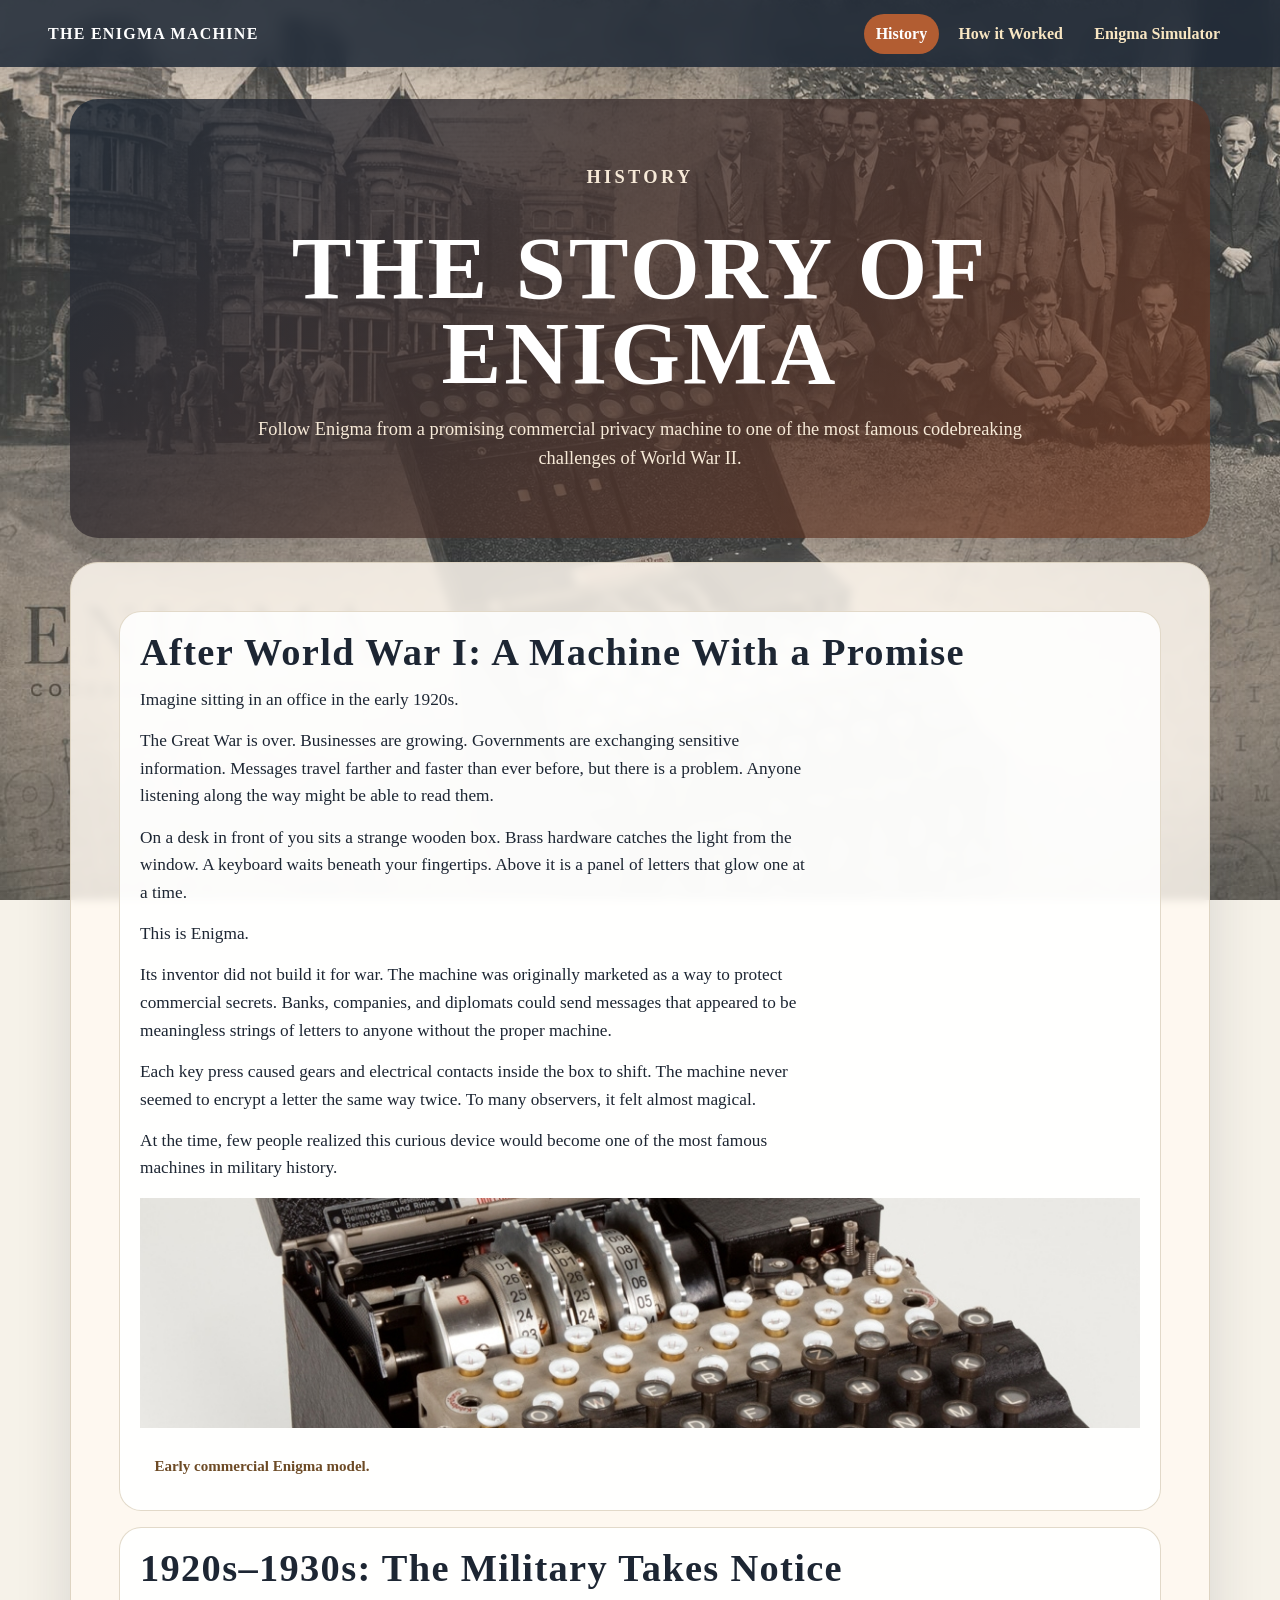
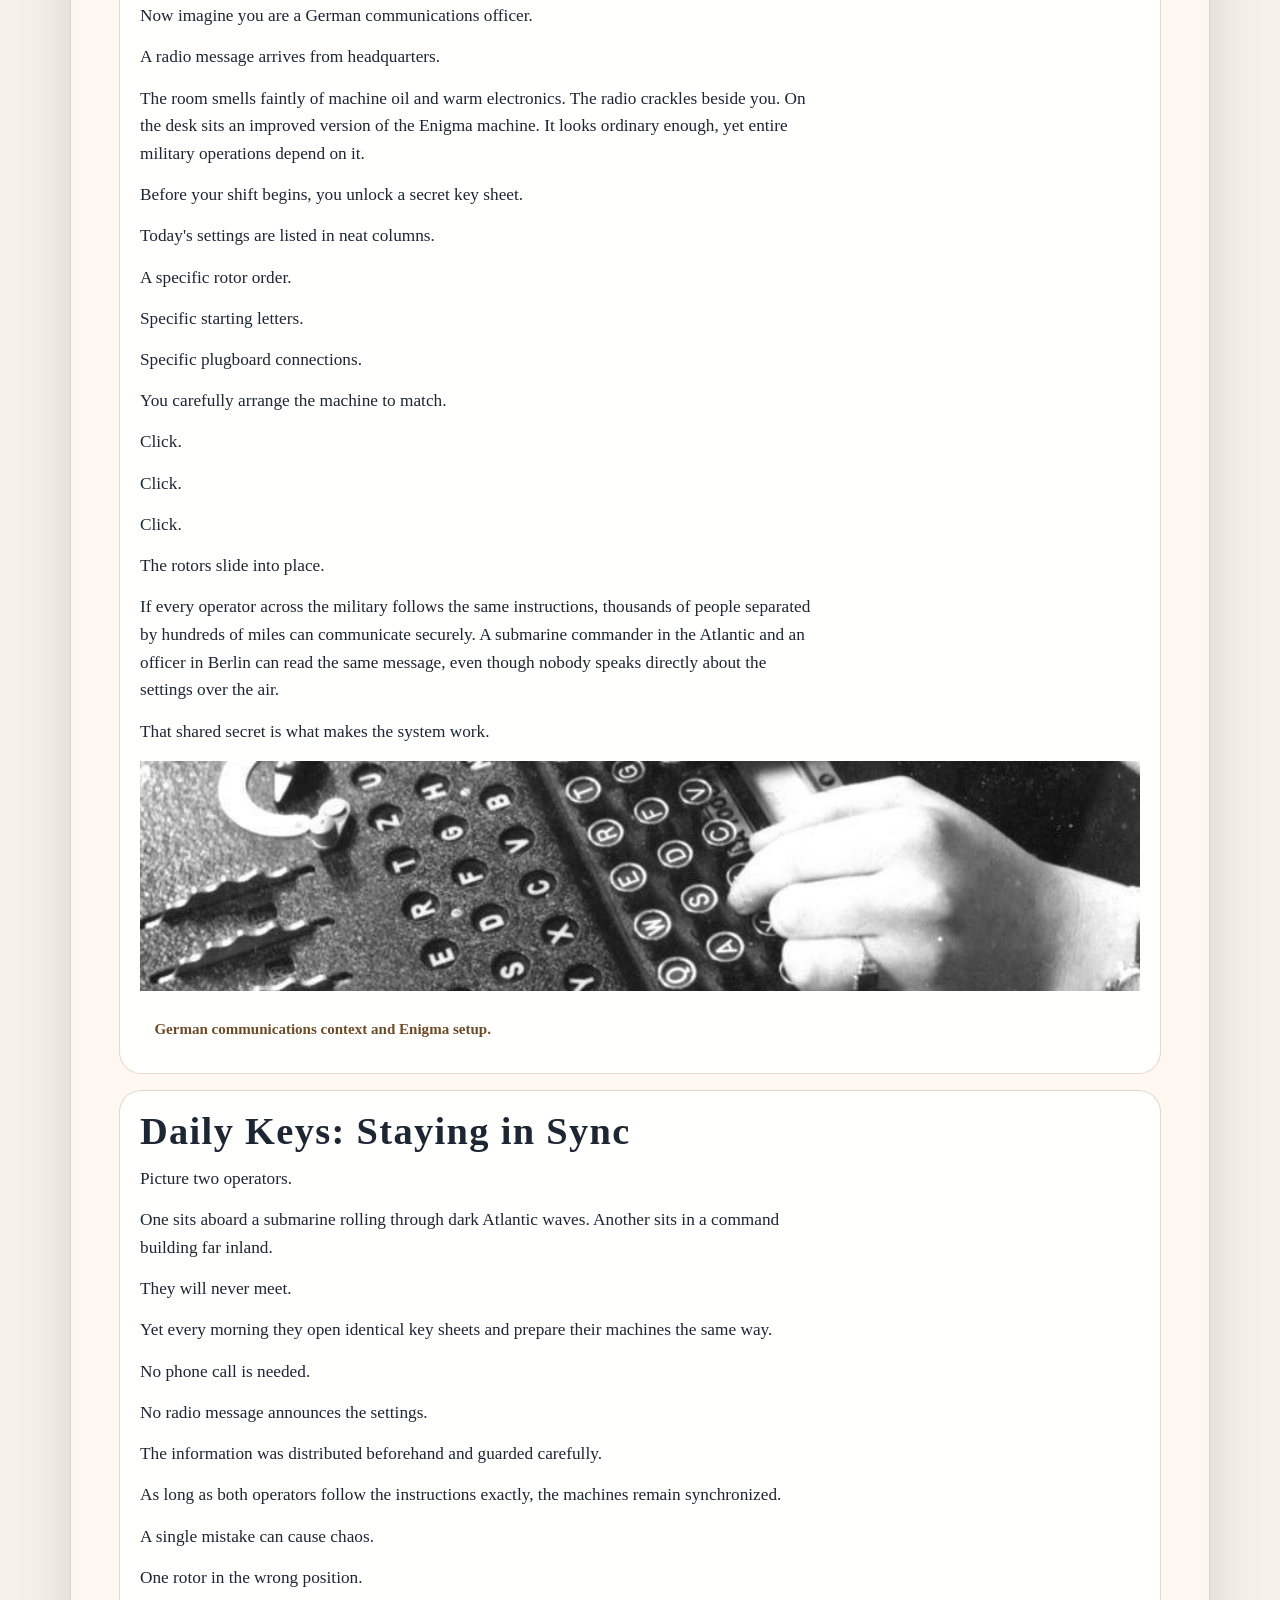
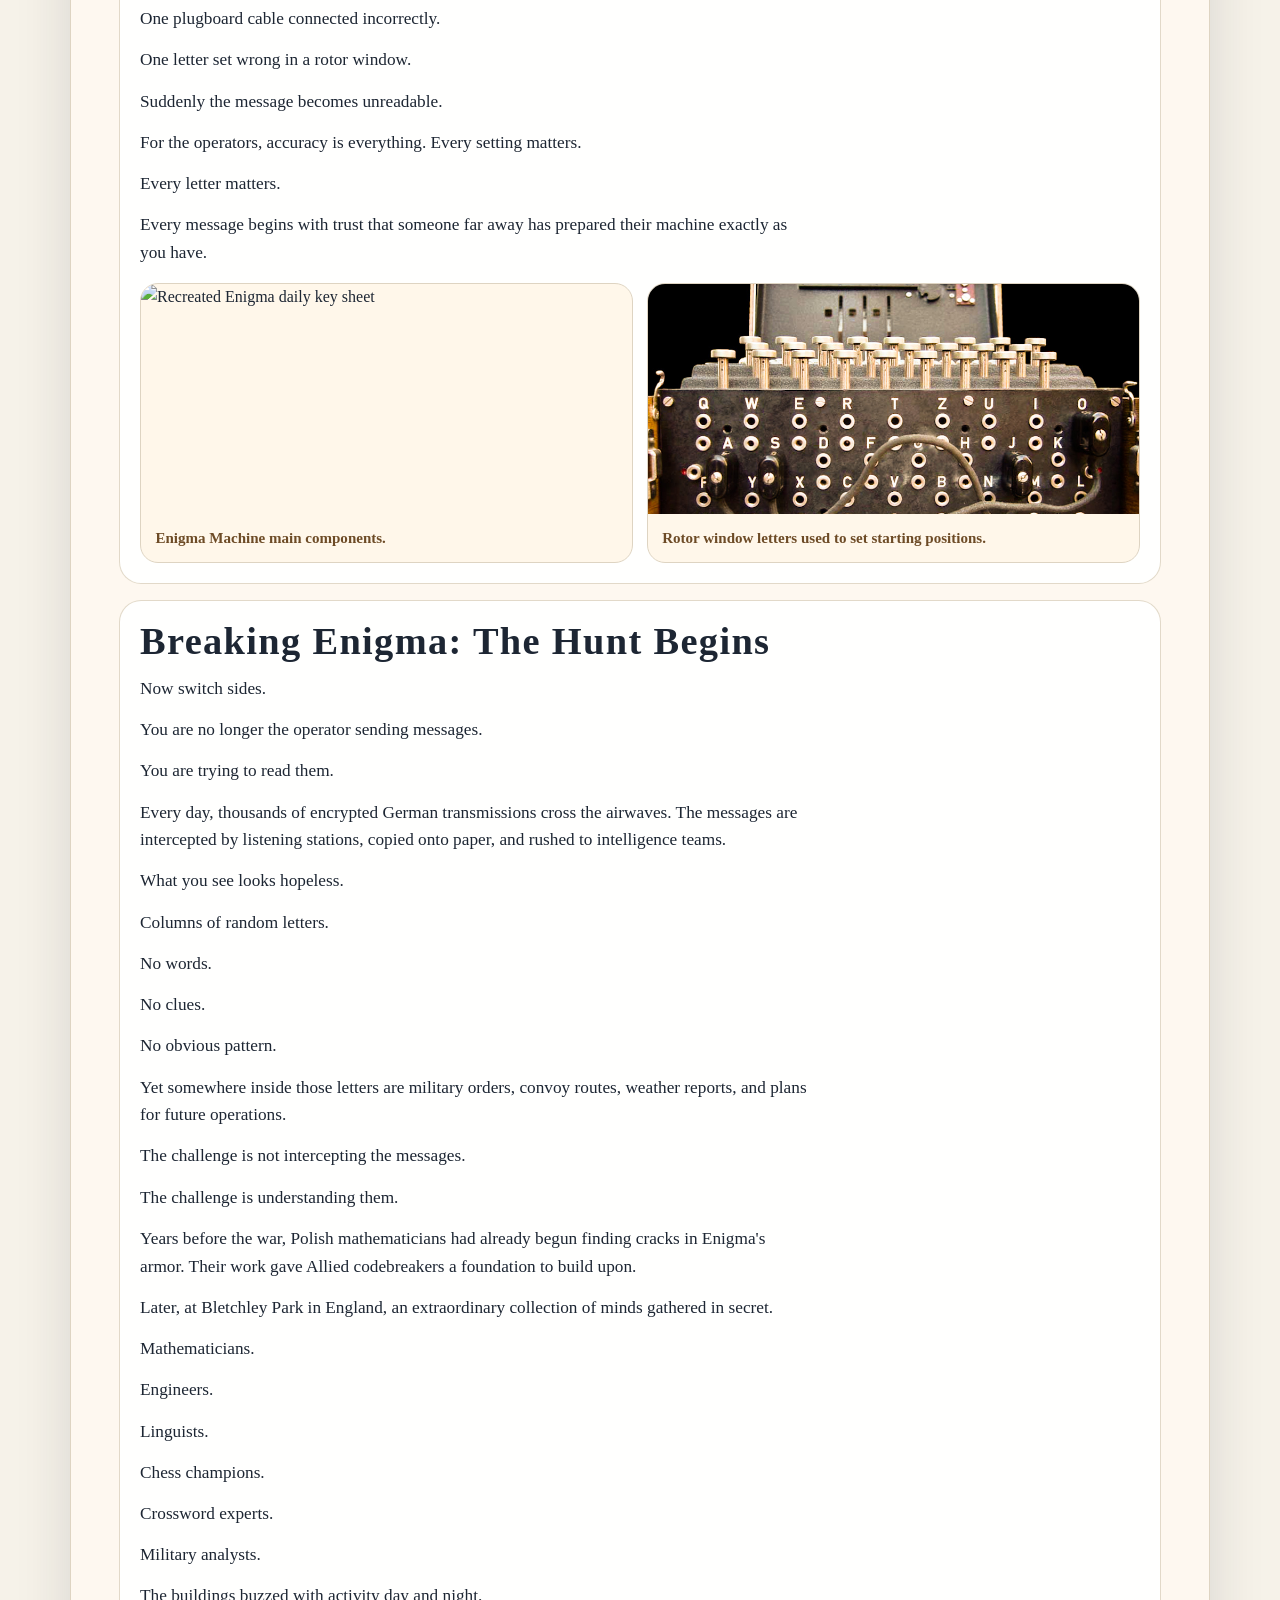
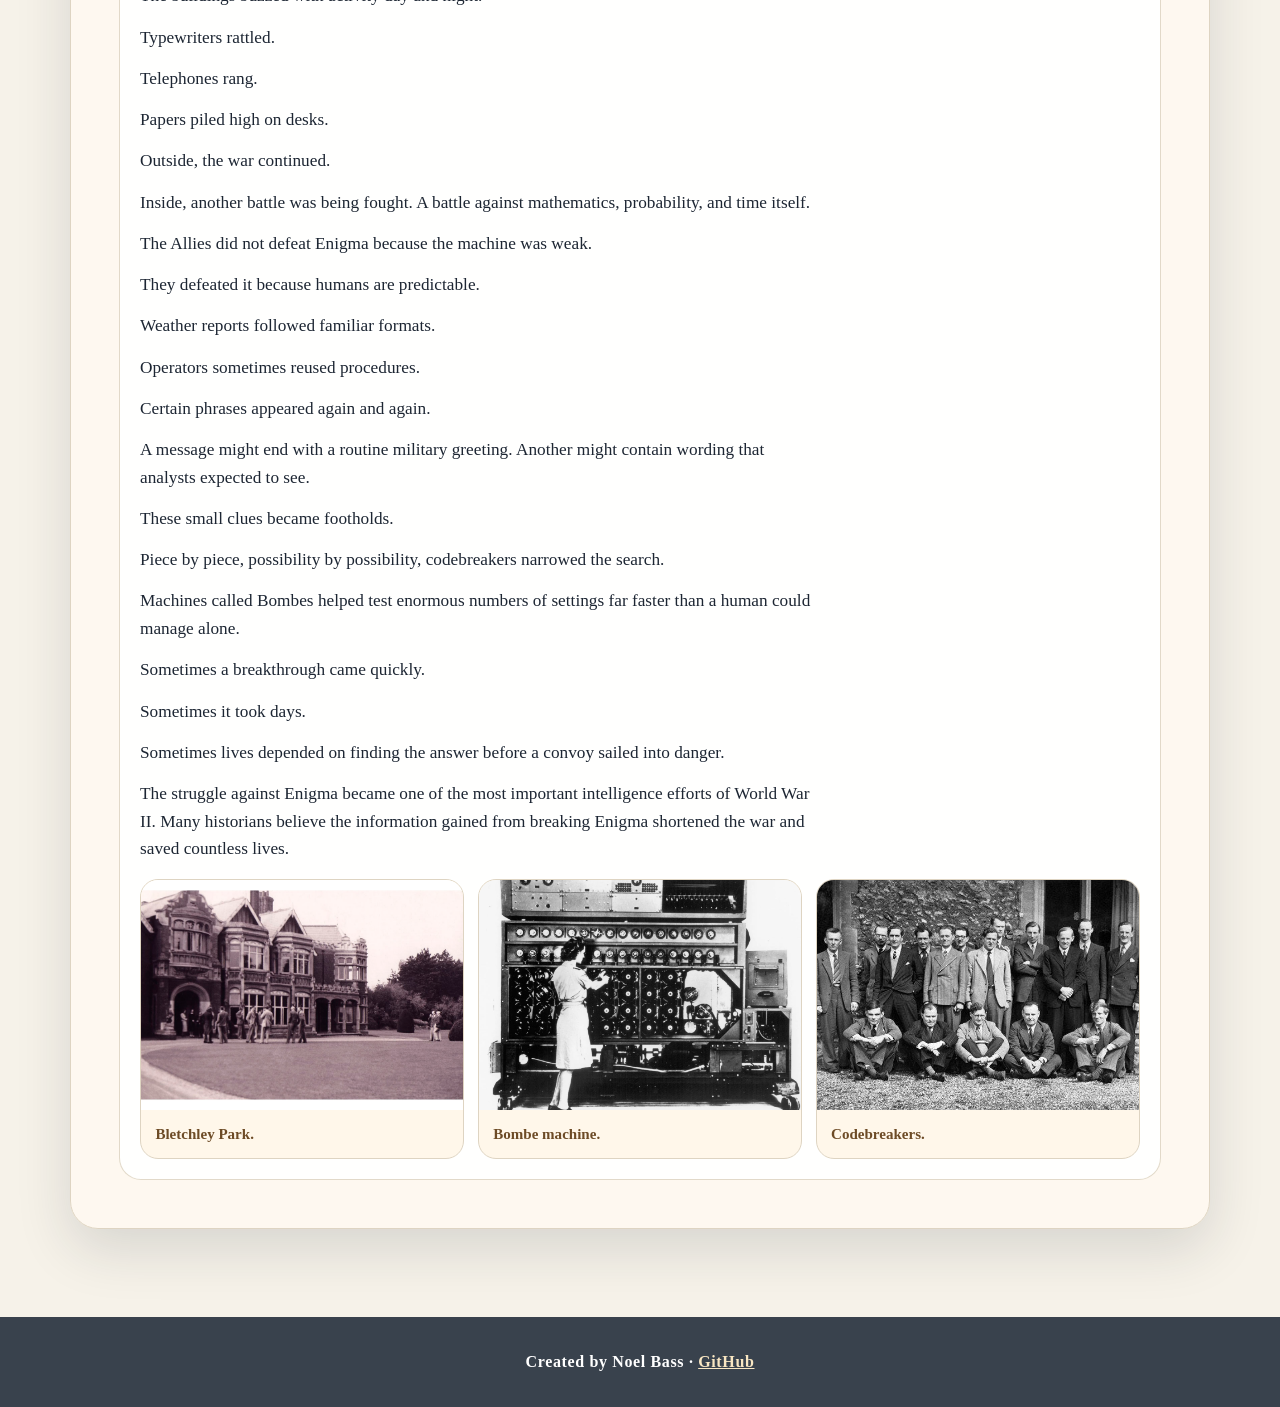
==== history.html @ 77b7afdc "Genesis commit" ====
<!DOCTYPE html>
<html lang="en">

<head>
  <meta charset="UTF-8" />
  <meta name="viewport" content="width=device-width, initial-scale=1.0" />
  <title>History of the Enigma Machine</title>
  <link rel="stylesheet" href="styles.css" />
</head>

<body>
  <header class="site-header">
    <a class="logo" href="index.html">The Enigma Machine</a>
    <nav class="nav" aria-label="Main navigation">
      <a href="history.html" aria-current="page">History</a>
      <a href="how-it-worked.html">How it Worked</a>
      <a href="simulator.html">Enigma Simulator</a>
    </nav>
  </header>

  <main class="page-shell">
    <section class="page-title">
      <p class="eyebrow">History</p>
      <h1>The story of Enigma</h1>
      <p>
        Follow Enigma from a promising commercial privacy machine to one of the most famous codebreaking
        challenges of World War II.
      </p>
    </section>

    <section class="panel timeline history-story">
      <article>
        <h2>After World War I: A Machine With a Promise</h2>
        <p>Imagine sitting in an office in the early 1920s.</p>
        <p>The Great War is over. Businesses are growing. Governments are exchanging sensitive information. Messages
          travel farther and faster than ever before, but there is a problem. Anyone listening along the way might be
          able to read them.</p>
        <p>On a desk in front of you sits a strange wooden box. Brass hardware catches the light from the window. A
          keyboard waits beneath your fingertips. Above it is a panel of letters that glow one at a time.</p>
        <p>This is Enigma.</p>
        <p>Its inventor did not build it for war. The machine was originally marketed as a way to protect commercial
          secrets. Banks, companies, and diplomats could send messages that appeared to be meaningless strings of
          letters to anyone without the proper machine.</p>
        <p>Each key press caused gears and electrical contacts inside the box to shift. The machine never seemed to
          encrypt a letter the same way twice. To many observers, it felt almost magical.</p>
        <p>At the time, few people realized this curious device would become one of the most famous machines in military
          history.</p>
        <figure class="history-images history-images--single">
          <img src="images/enigma1.jpg" alt="Early commercial Enigma machine model" />
          <figcaption>Early commercial Enigma model.</figcaption>
        </figure>
      </article>

      <article>
        <h2>1920s–1930s: The Military Takes Notice</h2>
        <p>Now imagine you are a German communications officer.</p>
        <p>A radio message arrives from headquarters.</p>
        <p>The room smells faintly of machine oil and warm electronics. The radio crackles beside you. On the desk sits
          an improved version of the Enigma machine. It looks ordinary enough, yet entire military operations depend on
          it.</p>
        <p>Before your shift begins, you unlock a secret key sheet.</p>
        <p>Today's settings are listed in neat columns.</p>
        <p>A specific rotor order.</p>
        <p>Specific starting letters.</p>
        <p>Specific plugboard connections.</p>
        <p>You carefully arrange the machine to match.</p>
        <p>Click.</p>
        <p>Click.</p>
        <p>Click.</p>
        <p>The rotors slide into place.</p>
        <p>If every operator across the military follows the same instructions, thousands of people separated by
          hundreds of miles can communicate securely. A submarine commander in the Atlantic and an officer in Berlin can
          read the same message, even though nobody speaks directly about the settings over the air.</p>
        <p>That shared secret is what makes the system work.</p>
        <figure class="history-images history-images--single">
          <img src="images/enigma2.jpg" alt="German radio operators or an Enigma machine with its lid open" />
          <figcaption>German communications context and Enigma setup.</figcaption>
        </figure>
      </article>

      <article>
        <h2>Daily Keys: Staying in Sync</h2>
        <p>Picture two operators.</p>
        <p>One sits aboard a submarine rolling through dark Atlantic waves. Another sits in a command building far
          inland.</p>
        <p>They will never meet.</p>
        <p>Yet every morning they open identical key sheets and prepare their machines the same way.</p>
        <p>No phone call is needed.</p>
        <p>No radio message announces the settings.</p>
        <p>The information was distributed beforehand and guarded carefully.</p>
        <p>As long as both operators follow the instructions exactly, the machines remain synchronized.</p>
        <p>A single mistake can cause chaos.</p>
        <p>One rotor in the wrong position.</p>
        <p>One plugboard cable connected incorrectly.</p>
        <p>One letter set wrong in a rotor window.</p>
        <p>Suddenly the message becomes unreadable.</p>
        <p>For the operators, accuracy is everything. Every setting matters.</p>
        <p>Every letter matters.</p>
        <p>Every message begins with trust that someone far away has prepared their machine exactly as you have.</p>
        <div class="history-images history-images--pair" aria-label="Daily key sheet and rotor window images">
          <figure>
            <img src="images/enigma3.jpg" alt="Recreated Enigma daily key sheet" />
            <figcaption>Enigma Machine main components.</figcaption>
          </figure>
          <figure>
            <img src="images/enigma4.jpg" alt="Close-up of Enigma rotor window letters" />
            <figcaption>Rotor window letters used to set starting positions.</figcaption>
          </figure>
        </div>
      </article>

      <article>
        <h2>Breaking Enigma: The Hunt Begins</h2>
        <p>Now switch sides.</p>
        <p>You are no longer the operator sending messages.</p>
        <p>You are trying to read them.</p>
        <p>Every day, thousands of encrypted German transmissions cross the airwaves. The messages are intercepted by
          listening stations, copied onto paper, and rushed to intelligence teams.</p>
        <p>What you see looks hopeless.</p>
        <p>Columns of random letters.</p>
        <p>No words.</p>
        <p>No clues.</p>
        <p>No obvious pattern.</p>
        <p>Yet somewhere inside those letters are military orders, convoy routes, weather reports, and plans for future
          operations.</p>
        <p>The challenge is not intercepting the messages.</p>
        <p>The challenge is understanding them.</p>
        <p>Years before the war, Polish mathematicians had already begun finding cracks in Enigma's armor. Their work
          gave Allied codebreakers a foundation to build upon.</p>
        <p>Later, at Bletchley Park in England, an extraordinary collection of minds gathered in secret.</p>
        <p>Mathematicians.</p>
        <p>Engineers.</p>
        <p>Linguists.</p>
        <p>Chess champions.</p>
        <p>Crossword experts.</p>
        <p>Military analysts.</p>
        <p>The buildings buzzed with activity day and night.</p>
        <p>Typewriters rattled.</p>
        <p>Telephones rang.</p>
        <p>Papers piled high on desks.</p>
        <p>Outside, the war continued.</p>
        <p>Inside, another battle was being fought. A battle against mathematics, probability, and time itself.</p>
        <p>The Allies did not defeat Enigma because the machine was weak.</p>
        <p>They defeated it because humans are predictable.</p>
        <p>Weather reports followed familiar formats.</p>
        <p>Operators sometimes reused procedures.</p>
        <p>Certain phrases appeared again and again.</p>
        <p>A message might end with a routine military greeting. Another might contain wording that analysts expected to
          see.</p>
        <p>These small clues became footholds.</p>
        <p>Piece by piece, possibility by possibility, codebreakers narrowed the search.</p>
        <p>Machines called Bombes helped test enormous numbers of settings far faster than a human could manage alone.
        </p>
        <p>Sometimes a breakthrough came quickly.</p>
        <p>Sometimes it took days.</p>
        <p>Sometimes lives depended on finding the answer before a convoy sailed into danger.</p>
        <p>The struggle against Enigma became one of the most important intelligence efforts of World War II. Many
          historians believe the information gained from breaking Enigma shortened the war and saved countless lives.
        </p>
        <div class="history-images history-images--trio" aria-label="Bletchley Park codebreaking images">
          <figure>
            <img src="images/BletchleyPark.jpeg" alt="Bletchley Park, home of major Allied codebreaking work" />
            <figcaption>Bletchley Park.</figcaption>
          </figure>
          <figure>
            <img src="images/bombe machine.jpg" alt="Bombe machine used to help test Enigma settings" />
            <figcaption>Bombe machine.</figcaption>
          </figure>
          <figure>
            <img src="images/codebreakers.jpg" alt="Allied codebreakers who worked on encrypted communications" />
            <figcaption>Codebreakers.</figcaption>
          </figure>
        </div>
      </article>
    </section>
  </main>

  <footer>
    <p>Created by Noel Bass · <a href="https://github.com/noeljbass" target="_blank"
        rel="noopener noreferrer">GitHub</a></p>
  </footer>
  <script src="image-viewer.js"></script>
</body>

</html>
---- styles.css ----
:root {
  --bg: #f6f2e9;
  --ink: #1d2633;
  --muted: #657080;
  --brand: #b25d32;
  --brand-dark: #77391e;
  --panel: #fffaf1;
  --dark: #1f2a37;
  --dark-card: #2f3b4a;
  --border: #ded4c2;
  --warning: #9b341f;
  --shadow: 0 20px 55px rgba(29, 38, 51, 0.14);
}

* {
  box-sizing: border-box;
}

html {
  scroll-behavior: smooth;
}

body {
  margin: 0;
  font-family: Georgia, "Times New Roman", Times, serif;
  color: var(--ink);
  background:
    linear-gradient(rgba(246, 242, 233, 0.2), rgba(246, 242, 233, 0.45)),
    url("images/background.jpg") center / cover fixed,
    var(--bg);
  line-height: 1.6;
}

.site-header {
  position: sticky;
  top: 0;
  z-index: 10;
  display: flex;
  justify-content: space-between;
  align-items: center;
  gap: 1rem;
  padding: 0.85rem clamp(1rem, 4vw, 3rem);
  background: rgba(31, 42, 55, 0.88);
  backdrop-filter: blur(8px);
  color: white;
  box-shadow: 0 10px 30px rgba(29, 38, 51, 0.2);
}

.logo {
  color: white;
  font-family: "Times New Roman", Georgia, serif;
  font-weight: 900;
  text-decoration: none;
  letter-spacing: 0.08em;
  text-transform: uppercase;
}

.nav {
  display: flex;
  flex-wrap: wrap;
  gap: 0.45rem;
  justify-content: flex-end;
}

.nav a {
  color: #f8e6c2;
  text-decoration: none;
  border-radius: 999px;
  padding: 0.45rem 0.75rem;
  font-weight: 800;
}

.nav a:hover,
.nav a[aria-current="page"] {
  background: var(--brand);
  color: white;
}

.hero {
  display: grid;
  place-items: center;
  padding: 5rem 1.25rem;
  background: linear-gradient(135deg, rgba(31, 42, 55, 0.84), rgba(119, 57, 30, 0.68)),
    repeating-linear-gradient(90deg, transparent 0 14px, rgba(255, 255, 255, 0.06) 14px 15px);
  color: white;
  border-radius: 0 0 34px 34px;
}

.hero--home {
  min-height: 68vh;
}

.hero__content {
  max-width: 850px;
  text-align: center;
}

h1,
h2,
h3 {
  font-family: "Times New Roman", Georgia, serif;
  letter-spacing: 0.035em;
}

h1 {
  font-size: clamp(2.8rem, 7vw, 6rem);
  line-height: 0.95;
  margin: 0 0 1.25rem;
  text-transform: uppercase;
}

h2 {
  font-size: clamp(1.45rem, 3vw, 2.45rem);
  line-height: 1.08;
  margin: 0 0 0.8rem;
}

h3 {
  margin-top: 0;
}

.eyebrow {
  color: var(--brand);
  font-weight: 900;
  letter-spacing: 0.18em;
  text-transform: uppercase;
  font-size: 0.8rem;
}

.hero .eyebrow {
  color: #ffd59c;
}

.hero p:not(.eyebrow),
.page-title p {
  max-width: 780px;
  margin: 0 auto 2rem;
  font-size: 1.15rem;
  color: #f7ead8;
}

.hero-actions {
  display: flex;
  flex-wrap: wrap;
  gap: 0.75rem;
  justify-content: center;
}

.button {
  border: 0;
  border-radius: 999px;
  background: var(--brand);
  color: white;
  display: inline-flex;
  align-items: center;
  justify-content: center;
  padding: 0.9rem 1.35rem;
  font-weight: 900;
  text-decoration: none;
  cursor: pointer;
  transition: transform 0.2s ease, background 0.2s ease;
}

.button:hover {
  background: var(--brand-dark);
  transform: translateY(-2px);
}

.button--secondary {
  background: #e7dcc9;
  color: var(--ink);
}

.button--secondary:hover {
  background: #d5c5ad;
}

.button--light {
  background: #f8e6c2;
  color: var(--ink);
}

.button--light:hover {
  background: white;
}

main {
  max-width: 1180px;
  margin: 0 auto;
  padding: 0 1.25rem 4rem;
}

.page-shell {
  padding-top: 2rem;
}

.page-title {
  margin: 0 0 1.5rem;
  padding: clamp(2rem, 5vw, 4rem);
  border-radius: 28px;
  color: white;
  text-align: center;
  background: linear-gradient(135deg, rgba(31, 42, 55, 0.84), rgba(119, 57, 30, 0.68));
  box-shadow: var(--shadow);
}

.page-title p:not(.eyebrow) {
  color: #f7ead8;
  margin-bottom: 0;
}

.panel {
  background: rgba(255, 250, 241, 0.84);
  backdrop-filter: blur(4px);
  border: 1px solid var(--border);
  border-radius: 28px;
  padding: clamp(1.4rem, 4vw, 3rem);
  margin-bottom: 1.5rem;
  box-shadow: var(--shadow);
}

.panel--dark {
  background: rgba(31, 42, 55, 0.9);
  color: white;
  border-color: #3f4c5e;
  backdrop-filter: blur(4px);
}

.panel--dark .eyebrow {
  color: #f3b36d;
}

.step {
  display: inline-flex;
  background: var(--ink);
  color: white;
  border-radius: 16px;
  padding: 0.55rem 0.75rem;
  font-weight: 900;
  margin-bottom: 1rem;
}

.panel--dark .step {
  background: #f3b36d;
  color: var(--ink);
}

.overview-grid,
.lesson-grid {
  display: grid;
  grid-template-columns: repeat(3, 1fr);
  gap: 1rem;
}

.overview-card,
.lesson-card,
.timeline article {
  background: rgba(255, 255, 255, 0.86);
  border: 1px solid rgba(222, 212, 194, 0.86);
  border-radius: 22px;
  padding: 1.25rem;
}

.overview-card a {
  color: var(--brand-dark);
  font-weight: 900;
}

.lesson-grid {
  grid-template-columns: repeat(2, 1fr);
}

.try-this {
  background: #f1e4cf;
  border-left: 5px solid var(--brand);
  border-radius: 12px;
  padding: 0.9rem;
  font-weight: 700;
}

.timeline {
  display: grid;
  gap: 1rem;
}

.image-note {
  border: 2px dashed #c9ad87;
  background: rgba(255, 246, 232, 0.88);
  color: #6d4b26;
  border-radius: 16px;
  padding: 1rem;
  font-weight: 800;
}

.key-sheet {
  background: #f1e4cf;
  border-radius: 18px;
  padding: 1rem;
  margin: 1rem 0;
}

.key-sheet dl {
  display: grid;
  grid-template-columns: repeat(4, 1fr);
  gap: 0.75rem;
  margin: 0;
}

.key-sheet div {
  background: rgba(255, 255, 255, 0.82);
  border-radius: 12px;
  padding: 0.75rem;
}

.key-sheet dt {
  font-weight: 900;
  color: var(--brand-dark);
}

.key-sheet dd {
  margin: 0;
}

.signal-path {
  text-align: center;
}

.path-line {
  background: var(--dark-card);
  border-radius: 16px;
  padding: 1rem;
  font-weight: 900;
  overflow-wrap: anywhere;
}

.guide {
  background: #f1e4cf;
  border-left: 6px solid var(--brand);
  padding: 1.2rem;
  border-radius: 18px;
  margin-bottom: 1.5rem;
}

.simulator-card {
  display: grid;
  grid-template-columns: minmax(0, 1.6fr) minmax(280px, 0.9fr);
  gap: 1.25rem;
}

.controls,
.output-panel {
  background: rgba(255, 255, 255, 0.86);
  border: 1px solid rgba(222, 212, 194, 0.86);
  border-radius: 22px;
  padding: 1.25rem;
  backdrop-filter: blur(4px);
}

fieldset {
  border: 1px solid var(--border);
  border-radius: 18px;
  margin: 0 0 1rem;
  padding: 1rem;
}

legend {
  font-weight: 900;
  padding: 0 0.35rem;
}

.rotor-grid {
  display: grid;
  grid-template-columns: repeat(4, minmax(120px, 1fr));
  gap: 0.8rem;
}

label {
  display: grid;
  gap: 0.35rem;
  font-weight: 800;
  color: #344051;
}

select,
input,
textarea {
  width: 100%;
  border: 1px solid #c8bdab;
  border-radius: 12px;
  padding: 0.75rem;
  font: inherit;
  background: #fffdf9;
}

textarea {
  resize: vertical;
}

.hint {
  color: var(--muted);
  font-size: 0.92rem;
  margin-bottom: 0;
}

.actions {
  display: flex;
  flex-wrap: wrap;
  gap: 0.75rem;
}

.error,
.field-warning {
  color: var(--warning);
  font-weight: 900;
  min-height: 1.5rem;
  margin-bottom: 0;
}

.output-panel output {
  display: block;
  min-height: 12rem;
  overflow-wrap: anywhere;
  background: #1f2a37;
  color: #f8e6c2;
  border-radius: 18px;
  padding: 1rem;
  font-family: "SFMono-Regular", Consolas, monospace;
  letter-spacing: 0.08em;
}

.machine-state {
  margin-top: 1rem;
  padding: 1rem;
  border-radius: 16px;
  background: #f6f2e9;
}

.machine-state p {
  margin: 0;
  font-size: 1.7rem;
  font-weight: 900;
  letter-spacing: 0.35em;
}

.settings-reminder {
  font-size: 1rem !important;
  letter-spacing: normal !important;
  font-weight: 700 !important;
}

footer {
  text-align: center;
  color: white;
  padding: 2rem 1rem;
  background: rgba(31, 42, 55, 0.88);
  backdrop-filter: blur(8px);
}

footer p {
  margin: 0;
  font-weight: 800;
  letter-spacing: 0.04em;
}

footer a {
  color: #f8e6c2;
  font-weight: 900;
}

code {
  background: rgba(31, 42, 55, 0.1);
  padding: 0.1rem 0.35rem;
  border-radius: 6px;
}

@media (max-width: 900px) {
  .site-header {
    align-items: flex-start;
    flex-direction: column;
  }

  .overview-grid,
  .lesson-grid,
  .simulator-card {
    grid-template-columns: 1fr;
  }

  .rotor-grid,
  .key-sheet dl {
    grid-template-columns: 1fr;
  }
}

.history-images {
  display: grid;
  gap: 0.85rem;
  margin: 1rem 0 0;
}

.history-images--single {
  grid-template-columns: minmax(0, 1fr);
}

.history-images--pair {
  grid-template-columns: repeat(2, minmax(0, 1fr));
}

.history-images--trio {
  grid-template-columns: repeat(3, minmax(0, 1fr));
}

.history-images figure {
  margin: 0;
  overflow: hidden;
  border: 1px solid var(--border);
  border-radius: 18px;
  background: rgba(255, 246, 232, 0.88);
}

.history-images img {
  display: block;
  width: 100%;
  height: 230px;
  object-fit: cover;
}

.history-images figcaption {
  padding: 0.75rem 0.9rem;
  color: #6d4b26;
  font-size: 0.94rem;
  font-weight: 800;
}

@media (max-width: 900px) {

  .history-images--pair,
  .history-images--trio {
    grid-template-columns: 1fr;
  }
}

.history-images img {
  cursor: zoom-in;
  transition: transform 0.2s ease, filter 0.2s ease;
}

.history-images img:hover,
.history-images img:focus {
  filter: brightness(1.04);
  transform: scale(1.015);
  outline: 3px solid rgba(178, 93, 50, 0.45);
  outline-offset: -3px;
}

.body--viewer-open {
  overflow: hidden;
}

.image-viewer {
  position: fixed;
  inset: 0;
  z-index: 100;
  display: none;
  place-items: center;
  padding: clamp(1rem, 4vw, 3rem);
  background: rgba(10, 15, 23, 0.94);
  cursor: zoom-out;
}

.image-viewer--open {
  display: grid;
}

.image-viewer__image {
  max-width: min(100%, 1200px);
  max-height: 82vh;
  object-fit: contain;
  border-radius: 18px;
  box-shadow: 0 30px 90px rgba(0, 0, 0, 0.45);
}

.image-viewer__caption {
  max-width: 900px;
  margin: 1rem auto 0;
  color: #f8e6c2;
  text-align: center;
  font-weight: 800;
}

.image-viewer__close {
  position: absolute;
  top: 1rem;
  right: 1rem;
  width: 3rem;
  height: 3rem;
  border: 0;
  border-radius: 50%;
  background: #f8e6c2;
  color: var(--ink);
  cursor: pointer;
  font-size: 2rem;
  line-height: 1;
  font-weight: 900;
}

.history-story article>p {
  max-width: 78ch;
  margin: 0 0 0.85rem;
  font-size: 1.08rem;
}
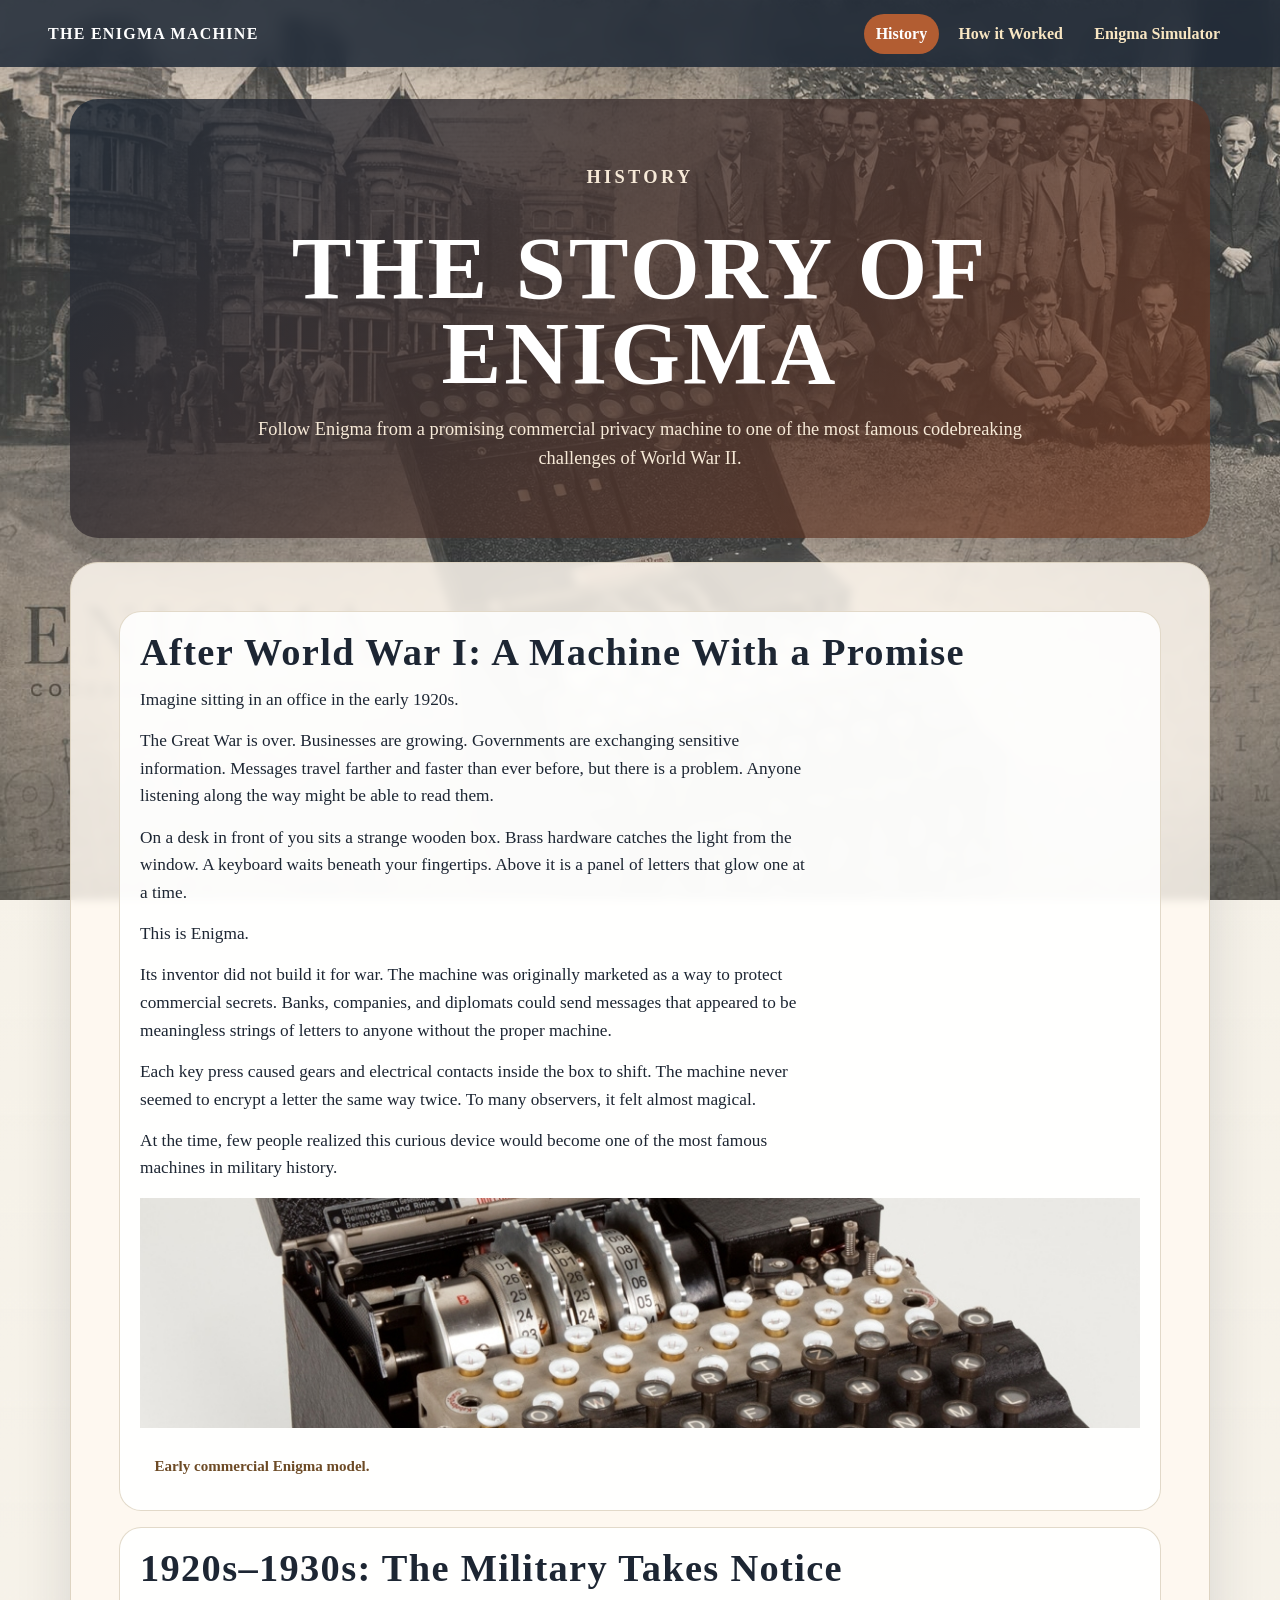
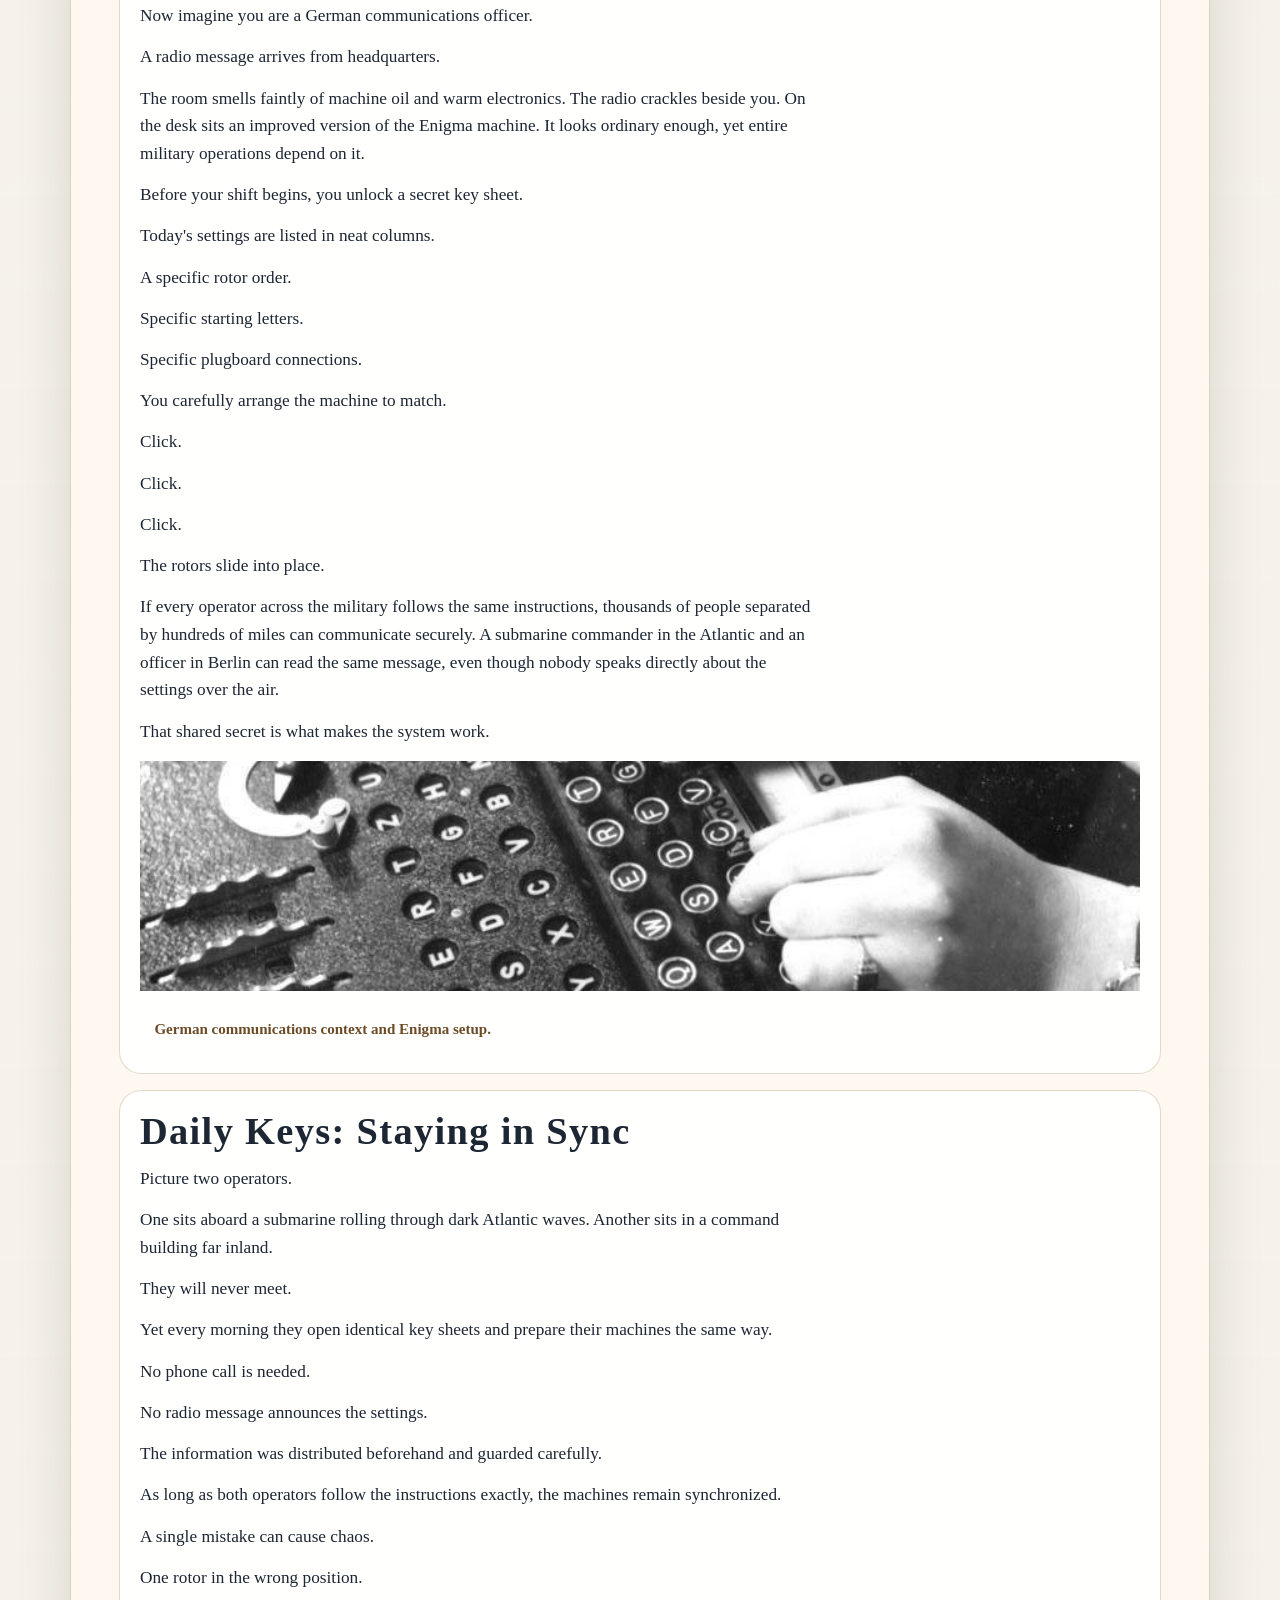
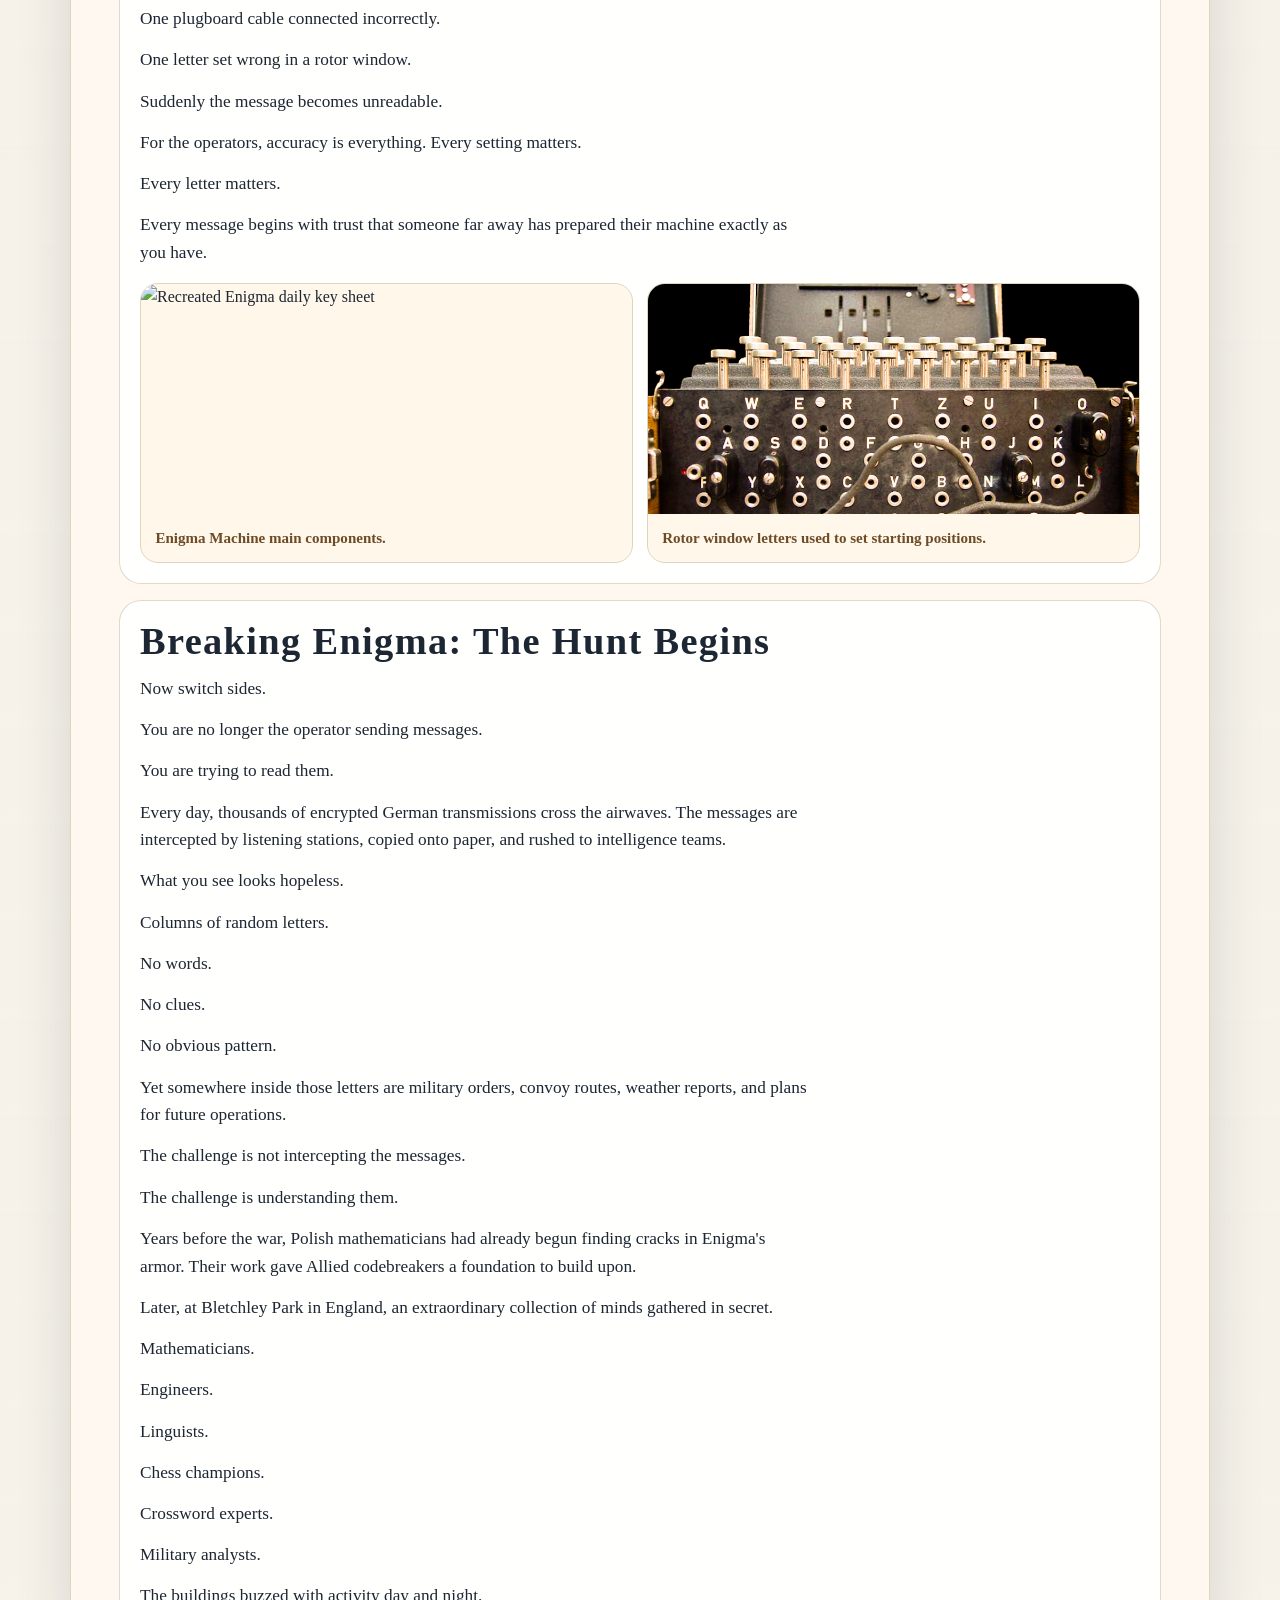
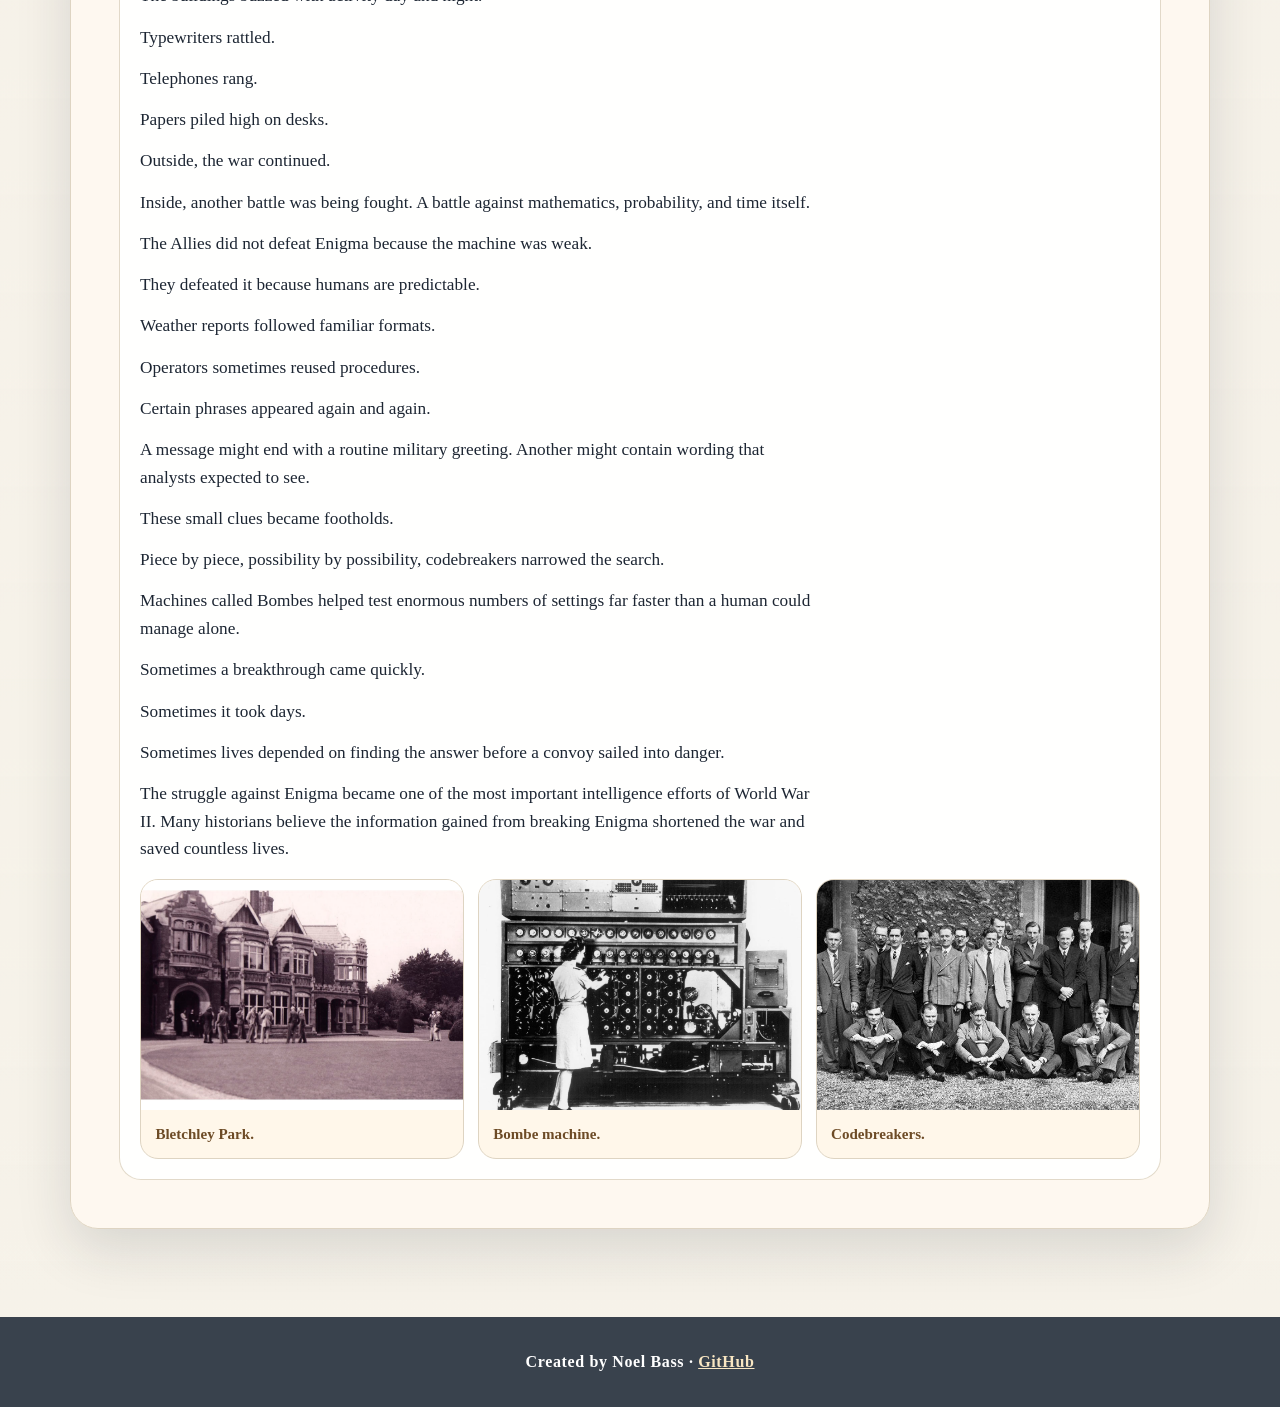
==== commit c69b4b8b: "Added mobile menu fix and how it worked js info" ====
--- a/history.html
+++ b/history.html
@@ -11,6 +11,12 @@
 <body>
   <header class="site-header">
     <a class="logo" href="index.html">The Enigma Machine</a>
+    <input class="menu-toggle" type="checkbox" id="menu-toggle" aria-label="Toggle navigation menu" />
+    <label class="menu-button" for="menu-toggle">
+      <span></span>
+      <span></span>
+      <span></span>
+    </label>
     <nav class="nav" aria-label="Main navigation">
       <a href="history.html" aria-current="page">History</a>
       <a href="how-it-worked.html">How it Worked</a>
--- a/styles.css
+++ b/styles.css
@@ -62,6 +62,33 @@
   justify-content: flex-end;
 }
 
+.menu-toggle {
+  position: absolute;
+  opacity: 0;
+  pointer-events: none;
+}
+
+.menu-button {
+  display: none;
+  width: 2.85rem;
+  height: 2.85rem;
+  border: 2px solid rgba(248, 230, 194, 0.75);
+  border-radius: 12px;
+  align-items: center;
+  justify-content: center;
+  flex-direction: column;
+  gap: 0.35rem;
+  cursor: pointer;
+}
+
+.menu-button span {
+  display: block;
+  width: 1.35rem;
+  height: 0.16rem;
+  border-radius: 999px;
+  background: #f8e6c2;
+}
+
 .nav a {
   color: #f8e6c2;
   text-decoration: none;
@@ -473,10 +500,74 @@
   border-radius: 6px;
 }
 
+pre {
+  overflow-x: auto;
+  margin: 0;
+  border-radius: 16px;
+  background: #1f2a37;
+  color: #f8e6c2;
+  padding: 1rem;
+  box-shadow: inset 0 0 0 1px rgba(248, 230, 194, 0.12);
+}
+
+pre code {
+  display: block;
+  background: transparent;
+  padding: 0;
+  border-radius: 0;
+  color: inherit;
+  font-family: "SFMono-Regular", Consolas, monospace;
+  font-size: 0.92rem;
+  line-height: 1.55;
+}
+
+.code-walkthrough {
+  display: grid;
+  gap: 1rem;
+}
+
+.code-example {
+  display: grid;
+  gap: 0.85rem;
+}
+
 @media (max-width: 900px) {
   .site-header {
-    align-items: flex-start;
+    align-items: center;
+    flex-direction: row;
+    flex-wrap: wrap;
+  }
+
+  .logo {
+    flex: 1;
+  }
+
+  .menu-button {
+    display: inline-flex;
+  }
+
+  .nav {
+    display: none;
+    width: 100%;
     flex-direction: column;
+    align-items: stretch;
+    padding-top: 0.5rem;
+  }
+
+  .nav a {
+    border: 1px solid rgba(248, 230, 194, 0.2);
+    background: rgba(255, 255, 255, 0.06);
+    padding: 0.85rem 1rem;
+    text-align: center;
+  }
+
+  .menu-toggle:checked~.nav {
+    display: flex;
+  }
+
+  .menu-toggle:focus-visible+.menu-button {
+    outline: 3px solid #f8e6c2;
+    outline-offset: 3px;
   }
 
   .overview-grid,
